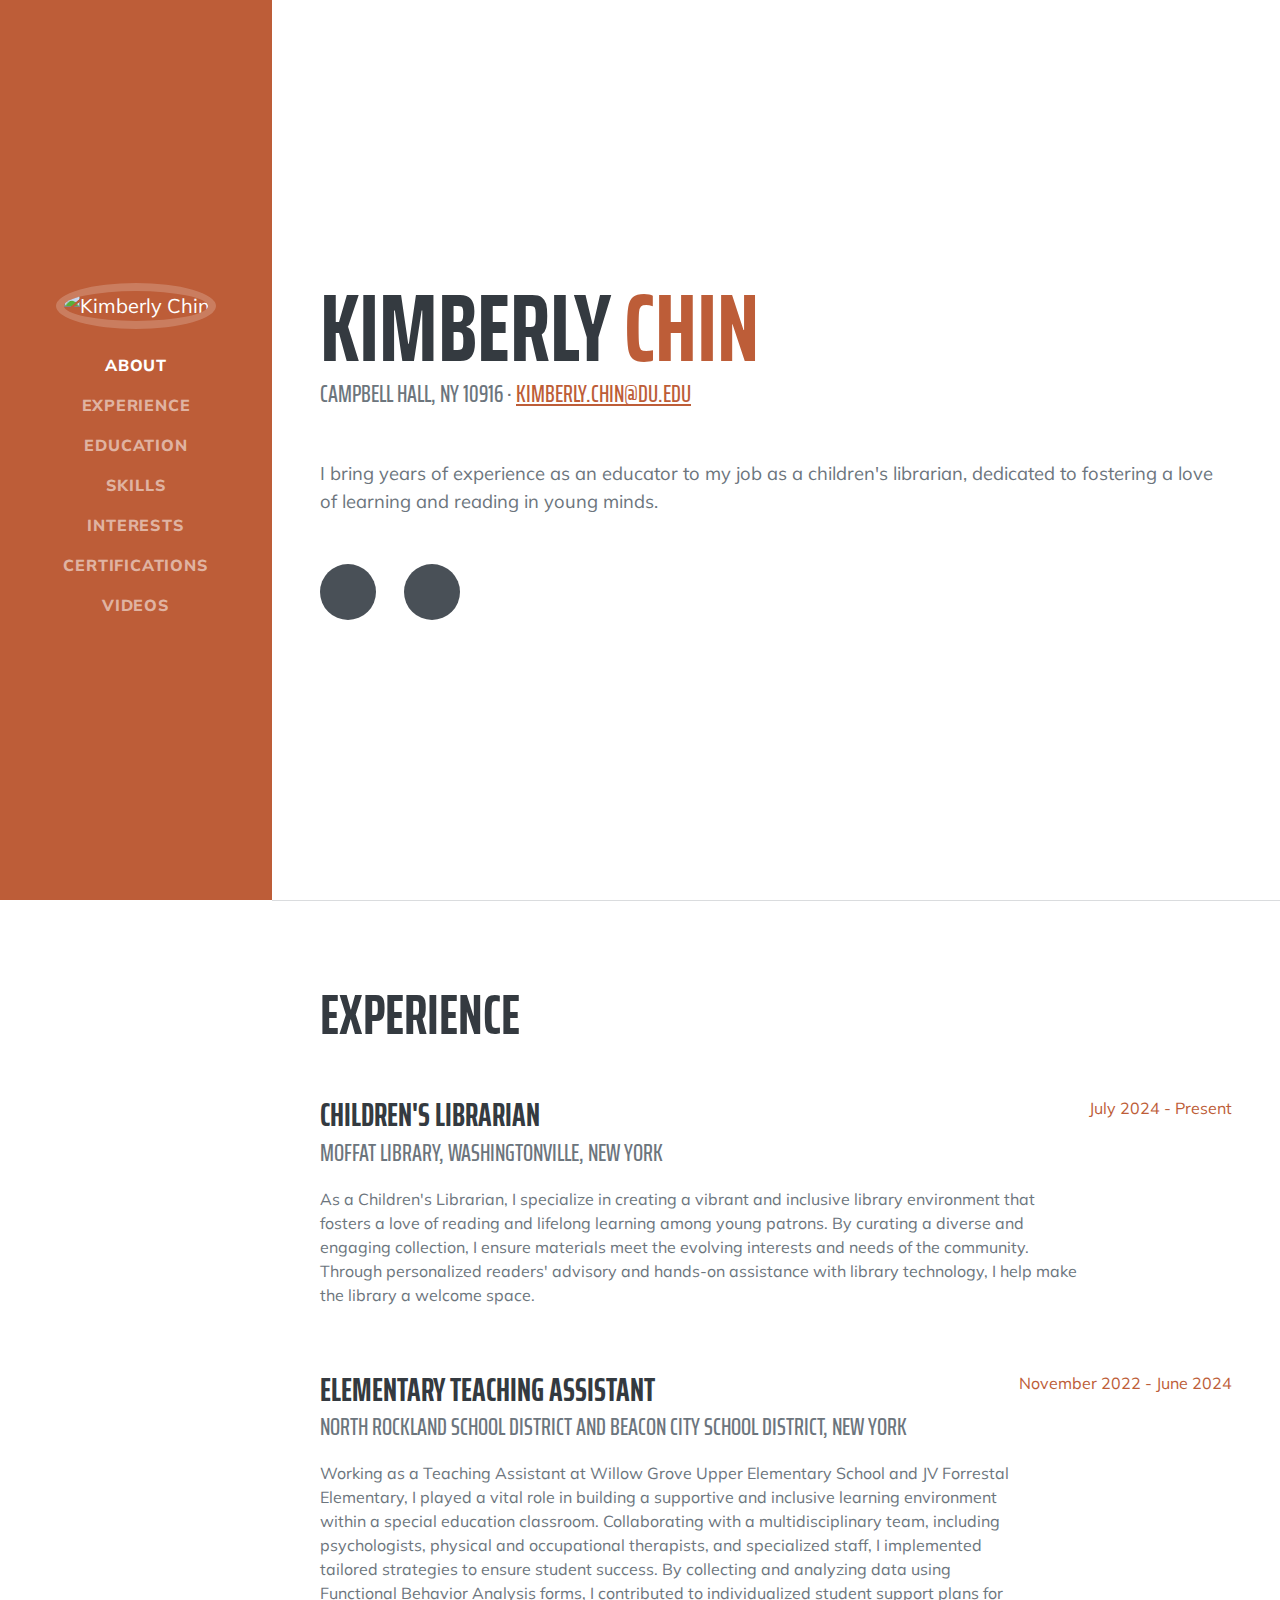
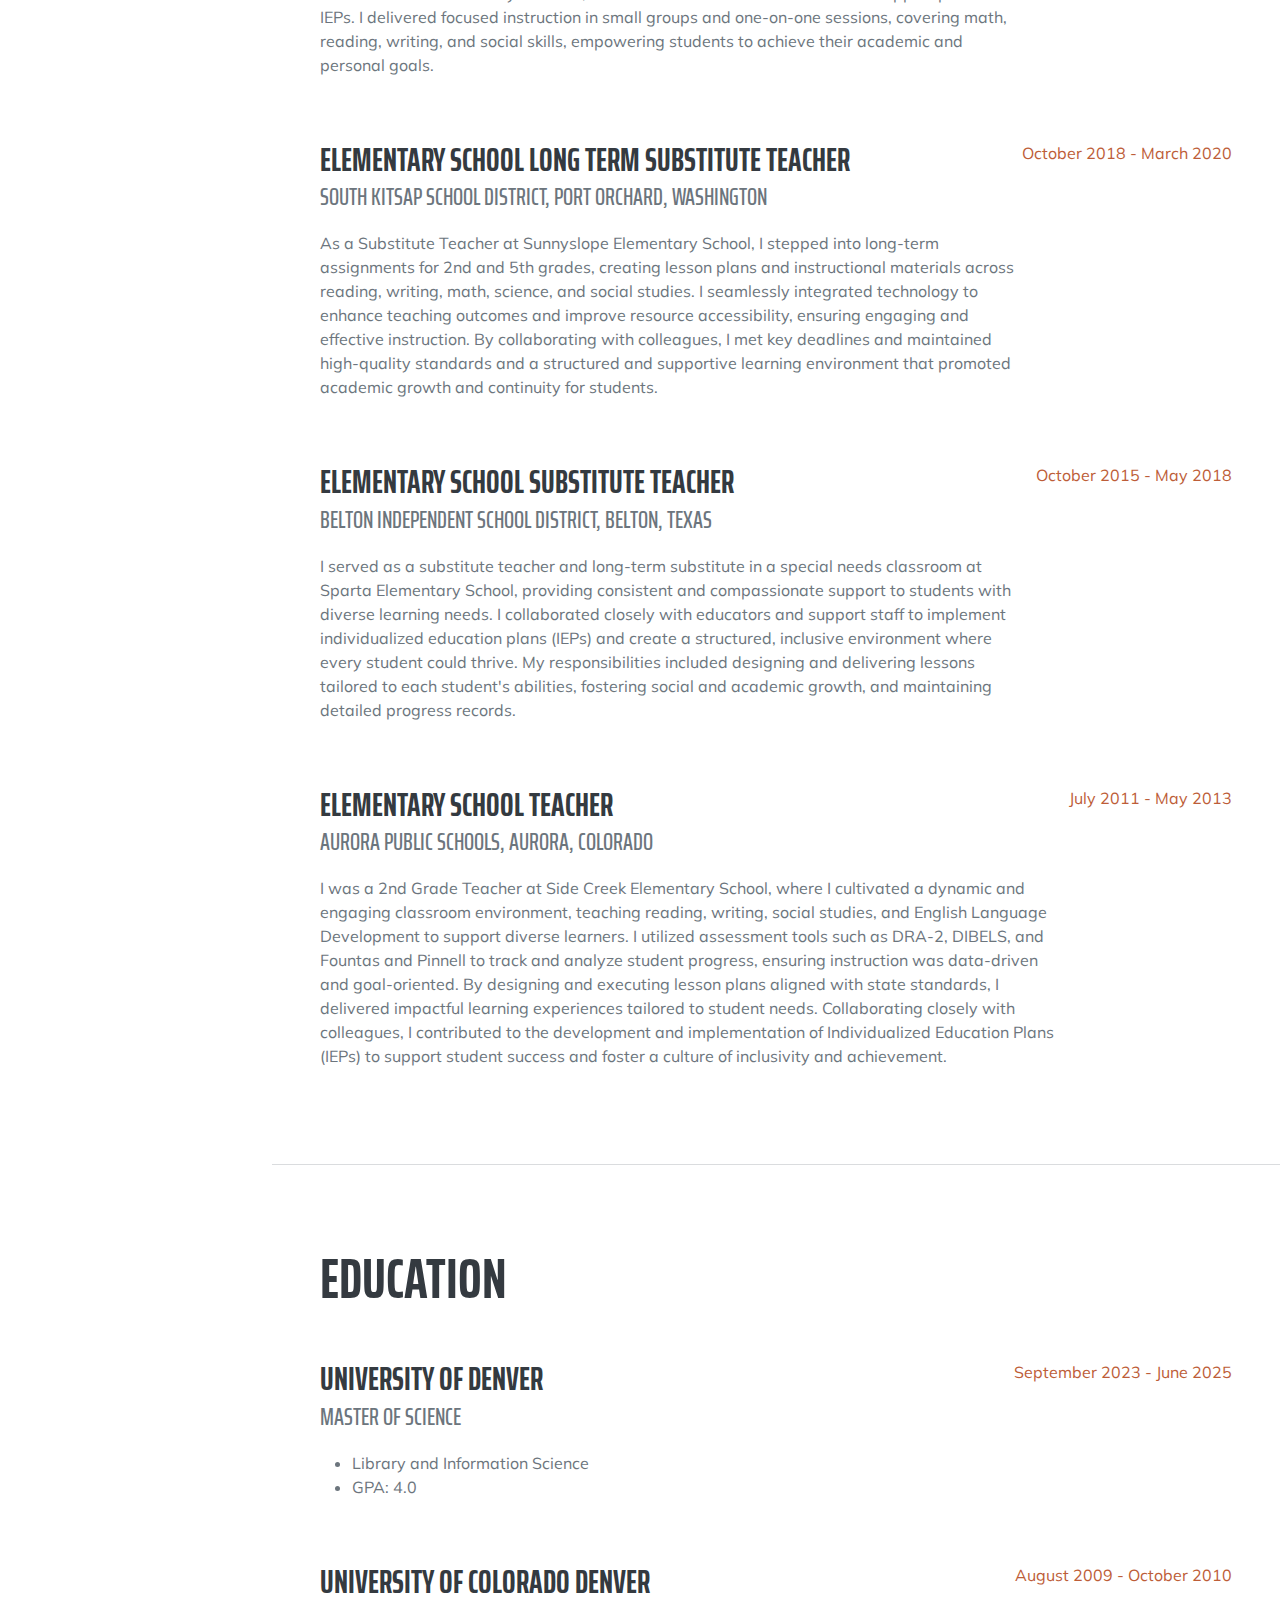
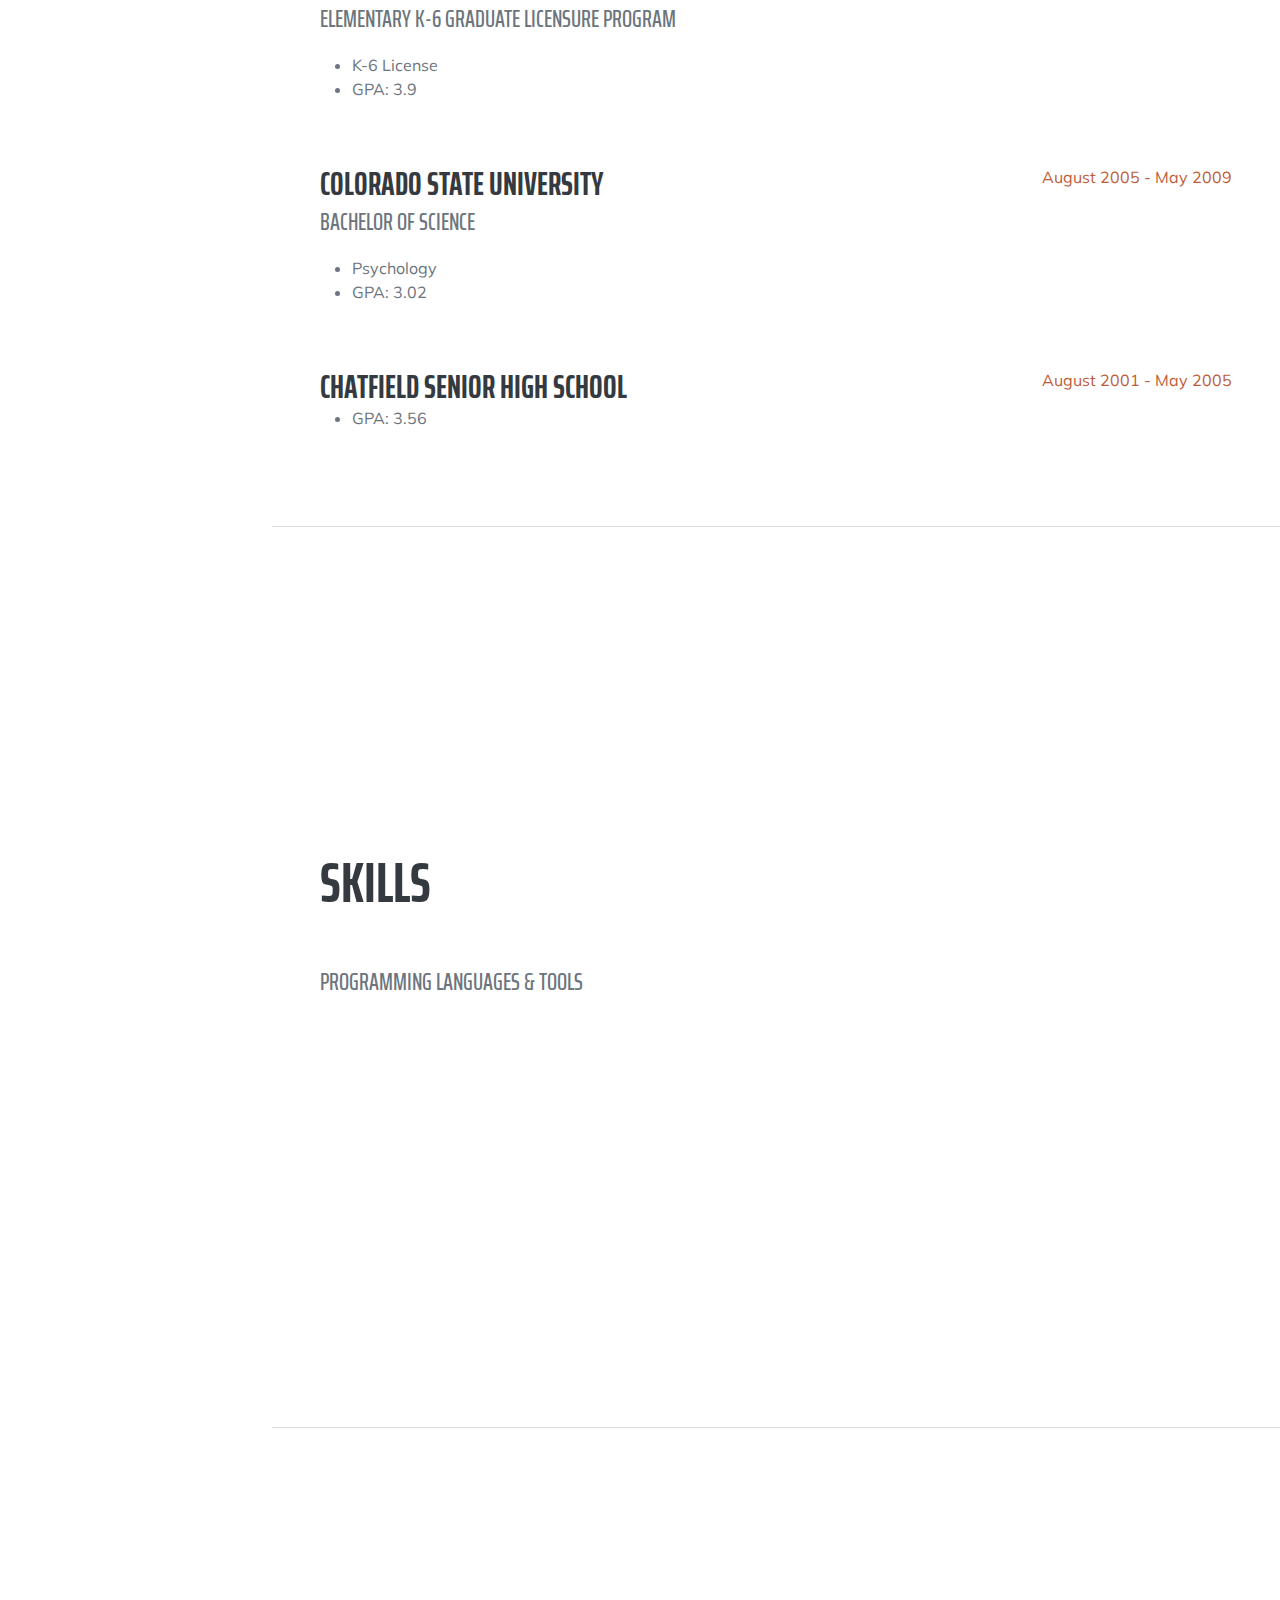
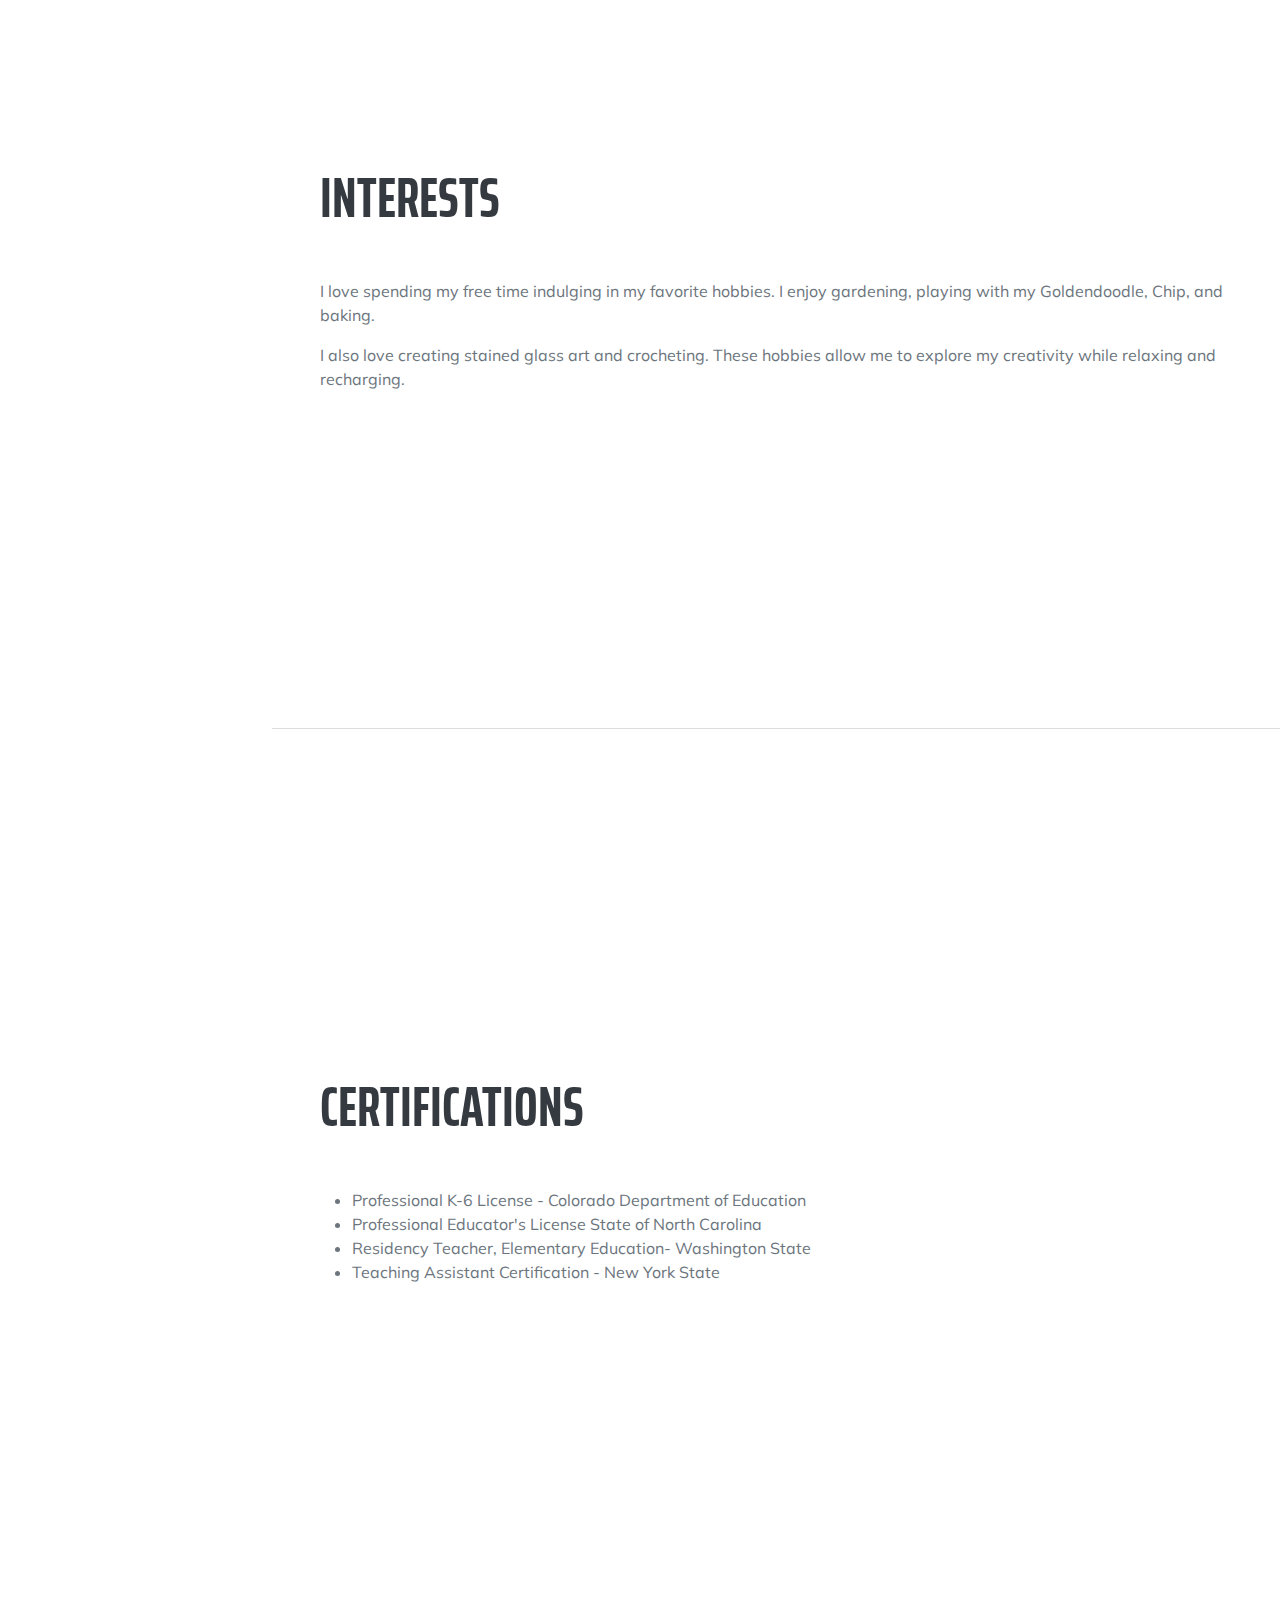
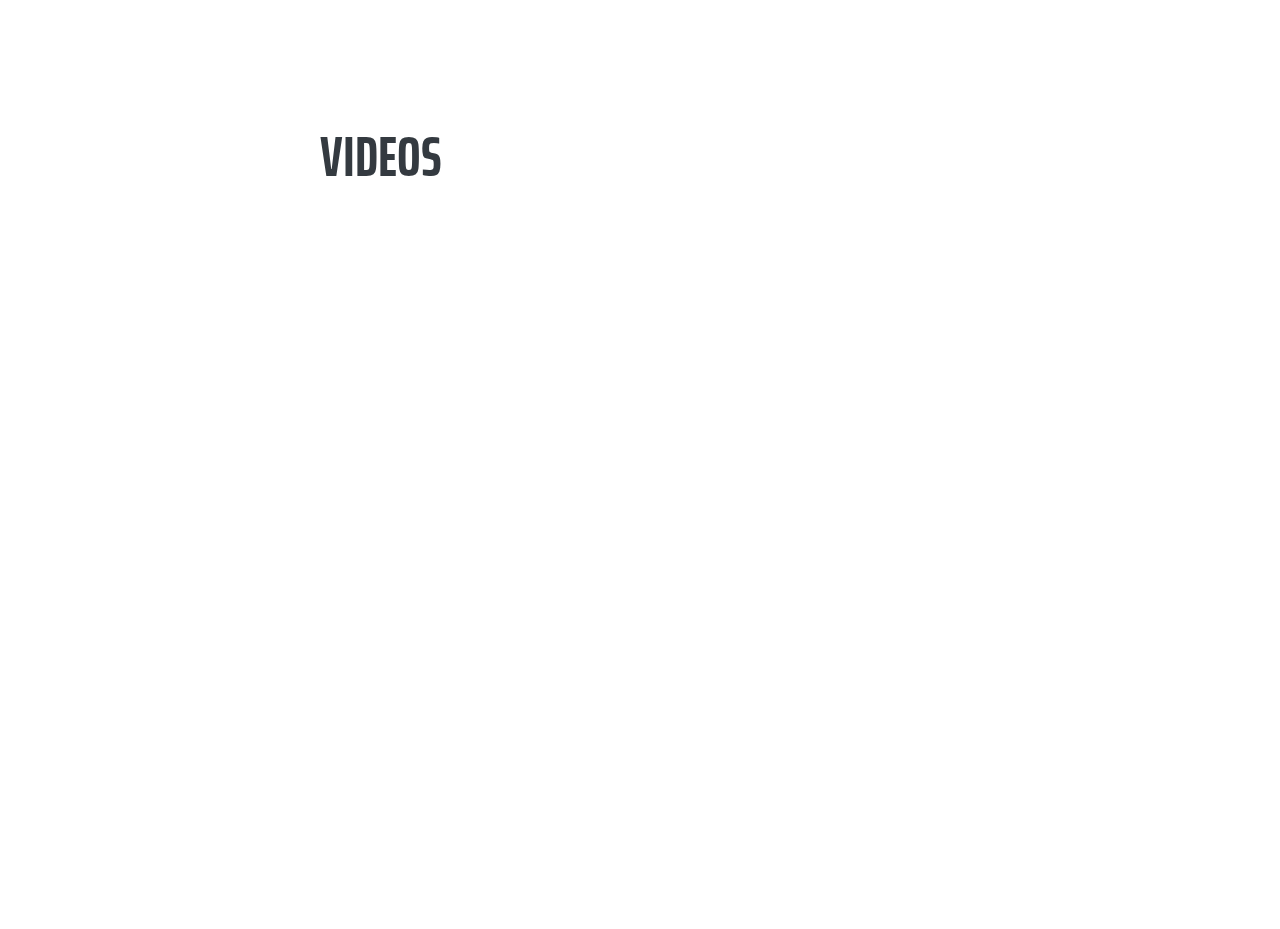
==== week_3/index.html @ d6d374d2 "assignments week 2 and 3" ====
<!DOCTYPE html>
<html lang="en">
    <head>
        <meta charset="utf-8" />
        <meta name="viewport" content="width=device-width, initial-scale=1, shrink-to-fit=no" />
        <meta name="description" content="" />
        <meta name="author" content="" />
        <title>Kimberly Chin</title>
        <link rel="icon" type="image/x-icon" href="assets/img/favicon.ico" />
        <!-- Font Awesome icons (free version)-->
        <script src="https://use.fontawesome.com/releases/v6.3.0/js/all.js" crossorigin="anonymous"></script>
        <!-- Google fonts-->
        <link href="https://fonts.googleapis.com/css?family=Saira+Extra+Condensed:500,700" rel="stylesheet" type="text/css" />
        <link href="https://fonts.googleapis.com/css?family=Muli:400,400i,800,800i" rel="stylesheet" type="text/css" />
        <!-- Core theme CSS (includes Bootstrap)-->
        <link href="css/styles.css" rel="stylesheet" />
    </head>
    <body id="page-top">
        <!-- Navigation-->
        <nav class="navbar navbar-expand-lg navbar-dark bg-primary fixed-top" id="sideNav">
            <a class="navbar-brand js-scroll-trigger" href="#page-top">
                <span class="d-block d-lg-none">Kimberly Chin</span>
                <span class="d-none d-lg-block"><img class="img-fluid img-profile rounded-circle mx-auto mb-2" src="https://i.imgur.com/5BD4ewb.jpeg" alt="Kimberly Chin profile picture" /></span>
            </a>
            <button class="navbar-toggler" type="button" data-bs-toggle="collapse" data-bs-target="#navbarResponsive" aria-controls="navbarResponsive" aria-expanded="false" aria-label="Toggle navigation"><span class="navbar-toggler-icon"></span></button>
            <div class="collapse navbar-collapse" id="navbarResponsive">
                <ul class="navbar-nav">
                    <li class="nav-item"><a class="nav-link js-scroll-trigger" href="#about">About</a></li>
                    <li class="nav-item"><a class="nav-link js-scroll-trigger" href="#experience">Experience</a></li>
                    <li class="nav-item"><a class="nav-link js-scroll-trigger" href="#education">Education</a></li>
                    <li class="nav-item"><a class="nav-link js-scroll-trigger" href="#skills">Skills</a></li>
                    <li class="nav-item"><a class="nav-link js-scroll-trigger" href="#interests">Interests</a></li>
                    <li class="nav-item"><a class="nav-link js-scroll-trigger" href="#Certifications">Certifications</a></li>
                    <li class="nav-item"><a class="nav-link js-scroll-trigger" href="#videos">Videos</a></li>
                </ul>
            </div>
        </nav>
        <!-- Page Content-->
        <div class="container-fluid p-0">
            <!-- About me, personal information-->
            <section class="resume-section" id="about">
                <div class="resume-section-content">
                    <h1 class="mb-0">
                        Kimberly
                        <span class="text-primary">Chin</span>
                    </h1>
                    <div class="subheading mb-5">
                        Campbell Hall, NY 10916 ·
                        <a href="mailto:name@email.com">kimberly.chin@du.edu</a>
                    </div>
                    <p class="lead mb-5">I bring years of experience as an educator to my job as a children's librarian, dedicated to fostering a love of learning and reading in young minds.</p>
                    <div class="social-icons">
                        <a class="social-icon" href="https://www.linkedin.com/in/kimberly-chin-5a0332286/"><i class="fab fa-linkedin-in"></i></a>
                        <a class="social-icon" href="https://github.com/kec0811/kec0811.github.io"><i class="fab fa-github"></i></a>

                    </div>
                </div>
            </section>
            <hr class="m-0" />
            <!-- Librarian and Teaching Experience-->
            <section class="resume-section" id="experience">
                <div class="resume-section-content">
                    <h2 class="mb-5">Experience</h2>
                    <div class="d-flex flex-column flex-md-row justify-content-between mb-5">
                        <div class="flex-grow-1">
                            <h3 class="mb-0">Children's Librarian</h3>
                            <div class="subheading mb-3">Moffat Library, Washingtonville, New York</div>
                            <p>As a Children's Librarian, I specialize in creating a vibrant and inclusive library environment that fosters a love of reading and lifelong learning among young patrons. By curating a diverse and engaging collection, I ensure materials meet the evolving interests and needs of the community. Through personalized readers' advisory and hands-on assistance with library technology, I help make the library a welcome space.</p>
                        </div>
                        <div class="flex-shrink-0"><span class="text-primary">July 2024 - Present</span></div>
                    </div>
                    <div class="d-flex flex-column flex-md-row justify-content-between mb-5">
                        <div class="flex-grow-1">
                            <h3 class="mb-0">Elementary Teaching Assistant</h3>
                            <div class="subheading mb-3">North Rockland School District and Beacon City School District, New York</div>
                            <p>Working as a Teaching Assistant at Willow Grove Upper Elementary School and JV Forrestal Elementary, I played a vital role in building a supportive and inclusive learning environment within a special education classroom. Collaborating with a multidisciplinary team, including psychologists, physical and occupational therapists, and specialized staff, I implemented tailored strategies to ensure student success. By collecting and analyzing data using Functional Behavior Analysis forms, I contributed to individualized student support plans for IEPs. I delivered focused instruction in small groups and one-on-one sessions, covering math, reading, writing, and social skills, empowering students to achieve their academic and personal goals.</p>
                        </div>
                        <div class="flex-shrink-0"><span class="text-primary">November 2022 - June 2024</span></div>
                    </div>
                    <div class="d-flex flex-column flex-md-row justify-content-between mb-5">
                        <div class="flex-grow-1">
                            <h3 class="mb-0">Elementary School Long Term Substitute Teacher</h3>
                            <div class="subheading mb-3">South Kitsap School District, Port Orchard, Washington</div>
                            <p>As a Substitute Teacher at Sunnyslope Elementary School, I stepped into long-term assignments for 2nd and 5th grades, creating lesson plans and instructional materials across reading, writing, math, science, and social studies. I seamlessly integrated technology to enhance teaching outcomes and improve resource accessibility, ensuring engaging and effective instruction. By collaborating with colleagues, I met key deadlines and maintained high-quality standards and a structured and supportive learning environment that promoted academic growth and continuity for students.</p>
                        </div>
                        <div class="flex-shrink-0"><span class="text-primary">October 2018 - March 2020</span></div>
                        
                    </div>
                  
                    <div class="d-flex flex-column flex-md-row justify-content-between mb-5">
                        <div class="flex-grow-1">
                            <h3 class="mb-0">Elementary School Substitute Teacher</h3>
                            <div class="subheading mb-3">Belton Independent School District, Belton, Texas</div>
                            <p>I served as a substitute teacher and long-term substitute in a special needs classroom at Sparta Elementary School, providing consistent and compassionate support to students with diverse learning needs. I collaborated closely with educators and support staff to implement individualized education plans (IEPs) and create a structured, inclusive environment where every student could thrive. My responsibilities included designing and delivering lessons tailored to each student's abilities, fostering social and academic growth, and maintaining detailed progress records.</p>
                        </div>
                        <div class="flex-shrink-0"><span class="text-primary">October 2015 - May 2018</span></div>
                        
                    </div>
                    <div class="d-flex flex-column flex-md-row justify-content-between">
                        <div class="flex-grow-1">
                            <h3 class="mb-0">Elementary School Teacher</h3>
                            <div class="subheading mb-3">Aurora Public Schools, Aurora, Colorado</div>
                            <p>I was a 2nd Grade Teacher at Side Creek Elementary School, where I cultivated a dynamic and engaging classroom environment, teaching reading, writing, social studies, and English Language Development to support diverse learners. I utilized assessment tools such as DRA-2, DIBELS, and Fountas and Pinnell to track and analyze student progress, ensuring instruction was data-driven and goal-oriented. By designing and executing lesson plans aligned with state standards, I delivered impactful learning experiences tailored to student needs. Collaborating closely with colleagues, I contributed to the development and implementation of Individualized Education Plans (IEPs) to support student success and foster a culture of inclusivity and achievement.</p>
                        </div>
                        <div class="flex-shrink-0"><span class="text-primary">July 2011 - May 2013</span></div>
                    </div>
                </div>
            </section>
            <hr class="m-0" />
            <!-- Education-->
            <section class="resume-section" id="education">
                <div class="resume-section-content">
                    <h2 class="mb-5">Education</h2>
                    <div class="d-flex flex-column flex-md-row justify-content-between mb-5">
                        <div class="flex-grow-1">
                            <h3 class="mb-0">University of Denver</h3>
                            <div class="subheading mb-3">Master of Science</div>
                            <ul>
                            <li><div>Library and Information Science</div></li>
                            <li><p>GPA: 4.0</p></li></ul>
                        </div>
                        <div class="flex-shrink-0"><span class="text-primary">September 2023 - June 2025</span></div>
                    </div>
                    <div class="d-flex flex-column flex-md-row justify-content-between mb-5">
                        <div class="flex-grow-1">
                            <h3 class="mb-0">University of Colorado Denver</h3>
                            <div class="subheading mb-3">Elementary K-6 Graduate Licensure Program</div>
                            <ul>
                            <li><div>K-6 License</div></li>
                            <li><p>GPA: 3.9</p></li></ul>
                        </div>
                        <div class="flex-shrink-0"><span class="text-primary">August 2009 - October 2010</span></div>
                    </div>
                    <div class="d-flex flex-column flex-md-row justify-content-between mb-5">
                        <div class="flex-grow-1">
                            <h3 class="mb-0">Colorado State University</h3>
                            <div class="subheading mb-3">Bachelor of Science</div>
                            <ul>
                            <li><div>Psychology</div></li>
                            <li><p>GPA: 3.02</p></li></ul>
                        </div>
                        <div class="flex-shrink-0"><span class="text-primary">August 2005 - May 2009</span></div>
                    </div>   
                    <div class="d-flex flex-column flex-md-row justify-content-between">
                        <div class="flex-grow-1">
                            <h3 class="mb-0">Chatfield Senior High School</h3>
                            <ul>
                            <li><p>GPA: 3.56</p></li></ul>
                        </div>
                        <div class="flex-shrink-0"><span class="text-primary">August 2001 - May 2005</span></div>
                    </div>
                </div>
            </section>
            <hr class="m-0" />
            <!-- Skills-->
            <section class="resume-section" id="skills">
                <div class="resume-section-content">
                    <h2 class="mb-5">Skills</h2>
                    <div class="subheading mb-3">Programming Languages & Tools</div>
                    <ul class="list-inline dev-icons">
                        <li class="list-inline-item"><i class="fab fa-html5"></i></li>
                        <li class="list-inline-item"><i class="fab fa-css3-alt"></i></li>
                        <li class="list-inline-item"><i class="fab fa-wordpress"></i></li>
                    </ul>
                </div>
            </section>
            <hr class="m-0" />
            <!-- Hobbies, Interests-->
            <section class="resume-section" id="interests">
                <div class="resume-section-content">
                    <h2 class="mb-5">Interests</h2>
                    <p>I love spending my free time indulging in my favorite hobbies. I enjoy gardening, playing with my Goldendoodle, Chip, and baking.</p>
                    <p class="mb-0">I also love creating stained glass art and crocheting. These hobbies allow me to explore my creativity while relaxing and recharging.</p>
                </div>
            </section>
            <hr class="m-0" />
            <!-- Certifications-->
            <section class="resume-section" id="awards">
                <div class="resume-section-content">
                    <h2 class="mb-5">Certifications</h2>
                    <ul class="fa-ul mb-0">
                        <li>
                            <span class="fa-li"><i class="fas fa-certificate text-warning"></i></span>
                            Professional K-6 License - Colorado Department of Education
                        </li>
                        <li>
                            <span class="fa-li"><i class="fas fa-certificate text-warning"></i></span>
                            Professional Educator's License State of North Carolina
                        </li>
                        <li>
                            <span class="fa-li"><i class="fas fa-certificate text-warning"></i></span>
                            Residency Teacher, Elementary Education- Washington State
                        </li> 
                        <li>
                            <span class="fa-li"><i class="fas fa-certificate text-warning"></i></span>
                            Teaching Assistant Certification - New York State
                        </li>                     
                    </ul>
                </div>
            </section>

         <!-- Videos-->
         <section class="resume-section" id="videos">
            <div class="resume-section-content">
                <h2 class="mb-5">Videos</h2>

                <iframe width="332" height="590" src="https://www.youtube.com/embed/GM-WY-wG8FM" title="January 13, 2025" frameborder="0" allow="accelerometer; autoplay; clipboard-write; encrypted-media; gyroscope; picture-in-picture; web-share" referrerpolicy="strict-origin-when-cross-origin" allowfullscreen></iframe>   

                <iframe width="332" height="590" src="https://www.youtube.com/embed/HVAqr5Y2k8U" title="January 13, 2025" frameborder="0" allow="accelerometer; autoplay; clipboard-write; encrypted-media; gyroscope; picture-in-picture; web-share" referrerpolicy="strict-origin-when-cross-origin" allowfullscreen></iframe>

            </div>
        </section>
        </div>
        <!-- Bootstrap core JS-->
        <script src="https://cdn.jsdelivr.net/npm/bootstrap@5.2.3/dist/js/bootstrap.bundle.min.js"></script>
        <!-- Core theme JS-->
        <script src="js/scripts.js"></script>
    </body>
</html>
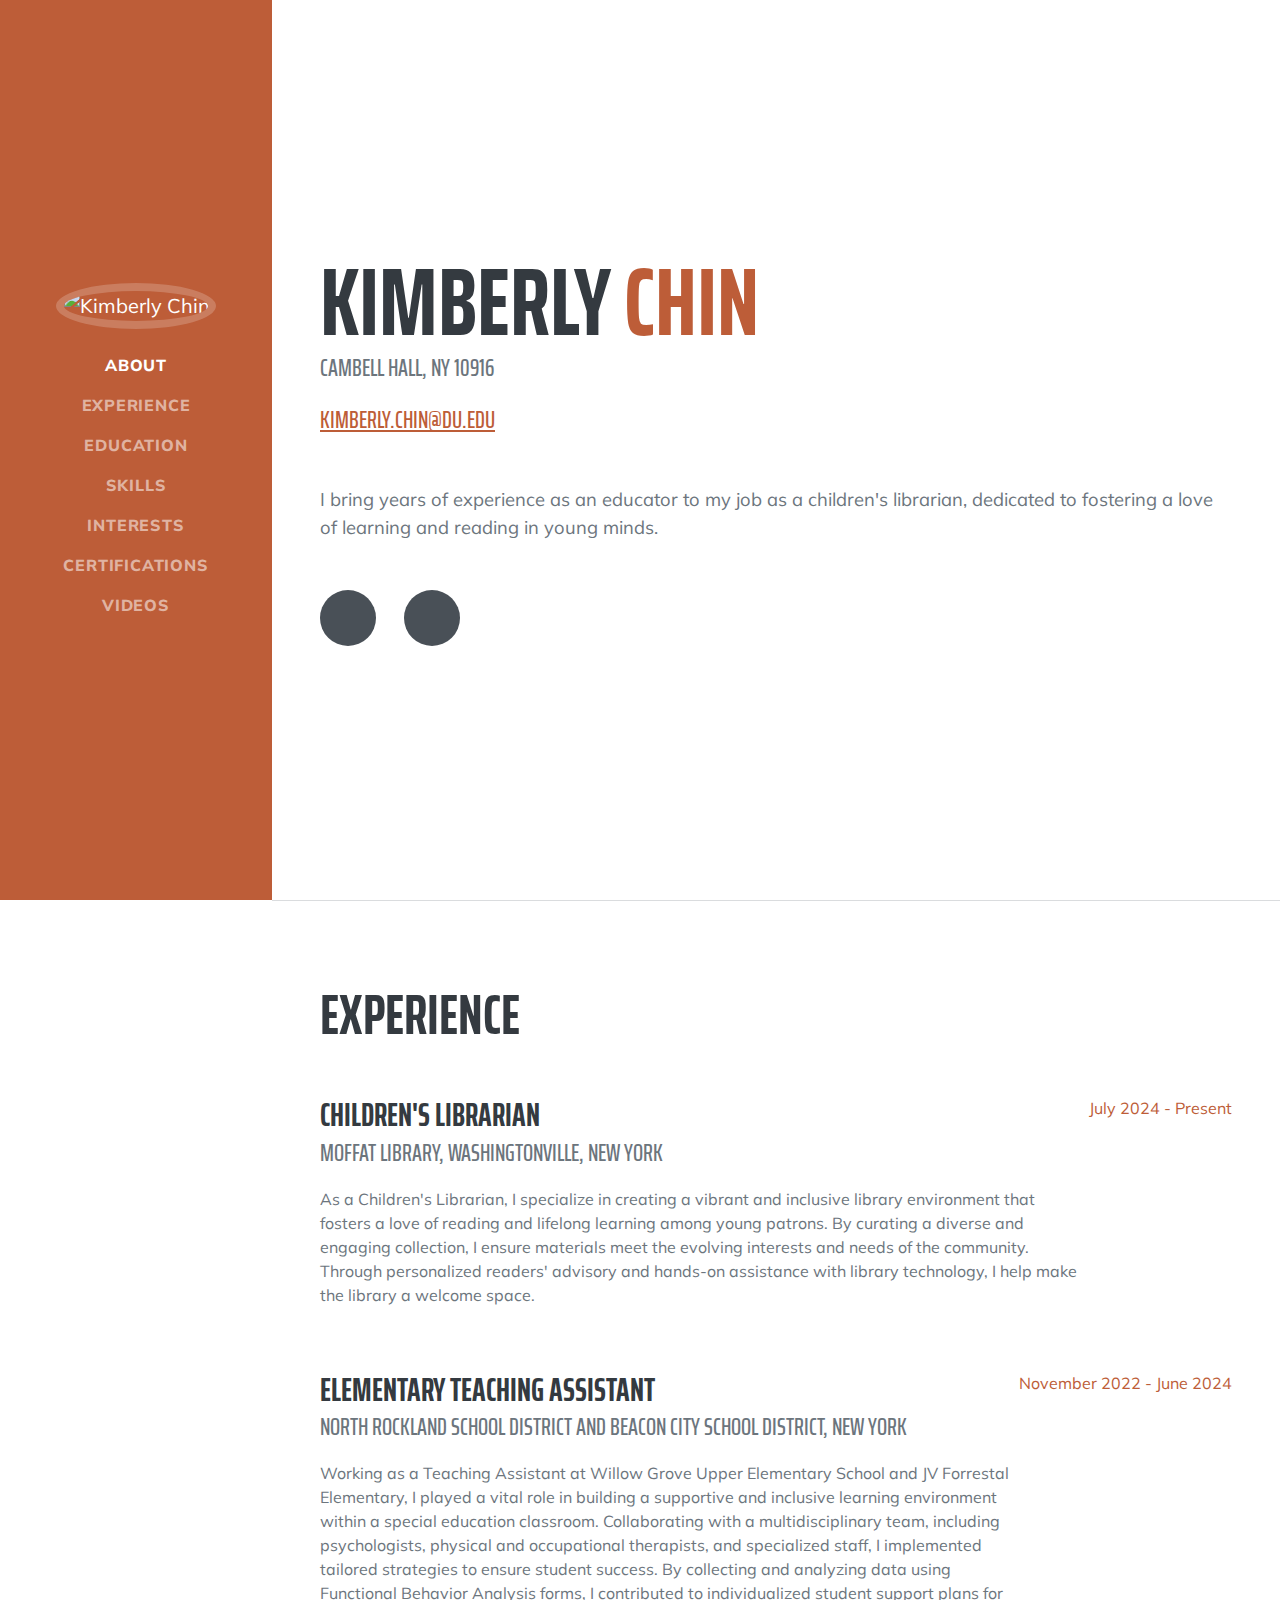
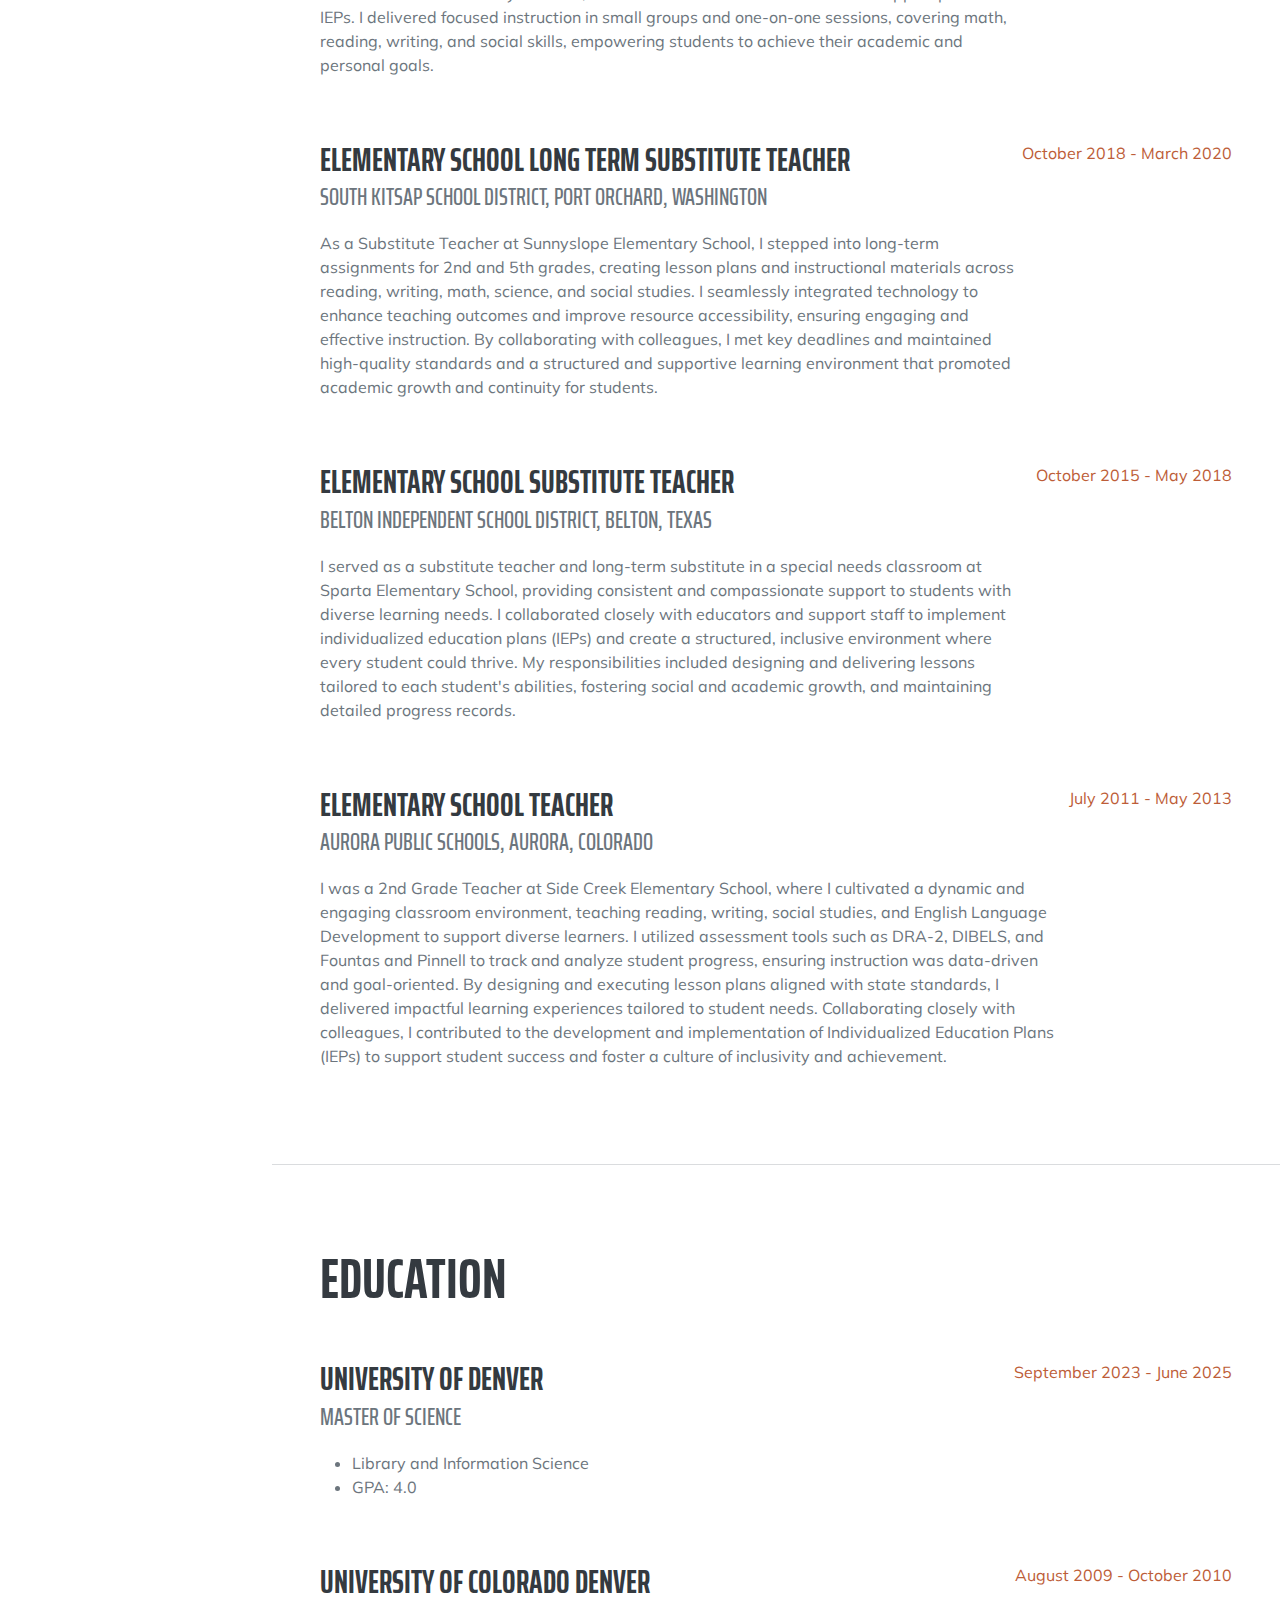
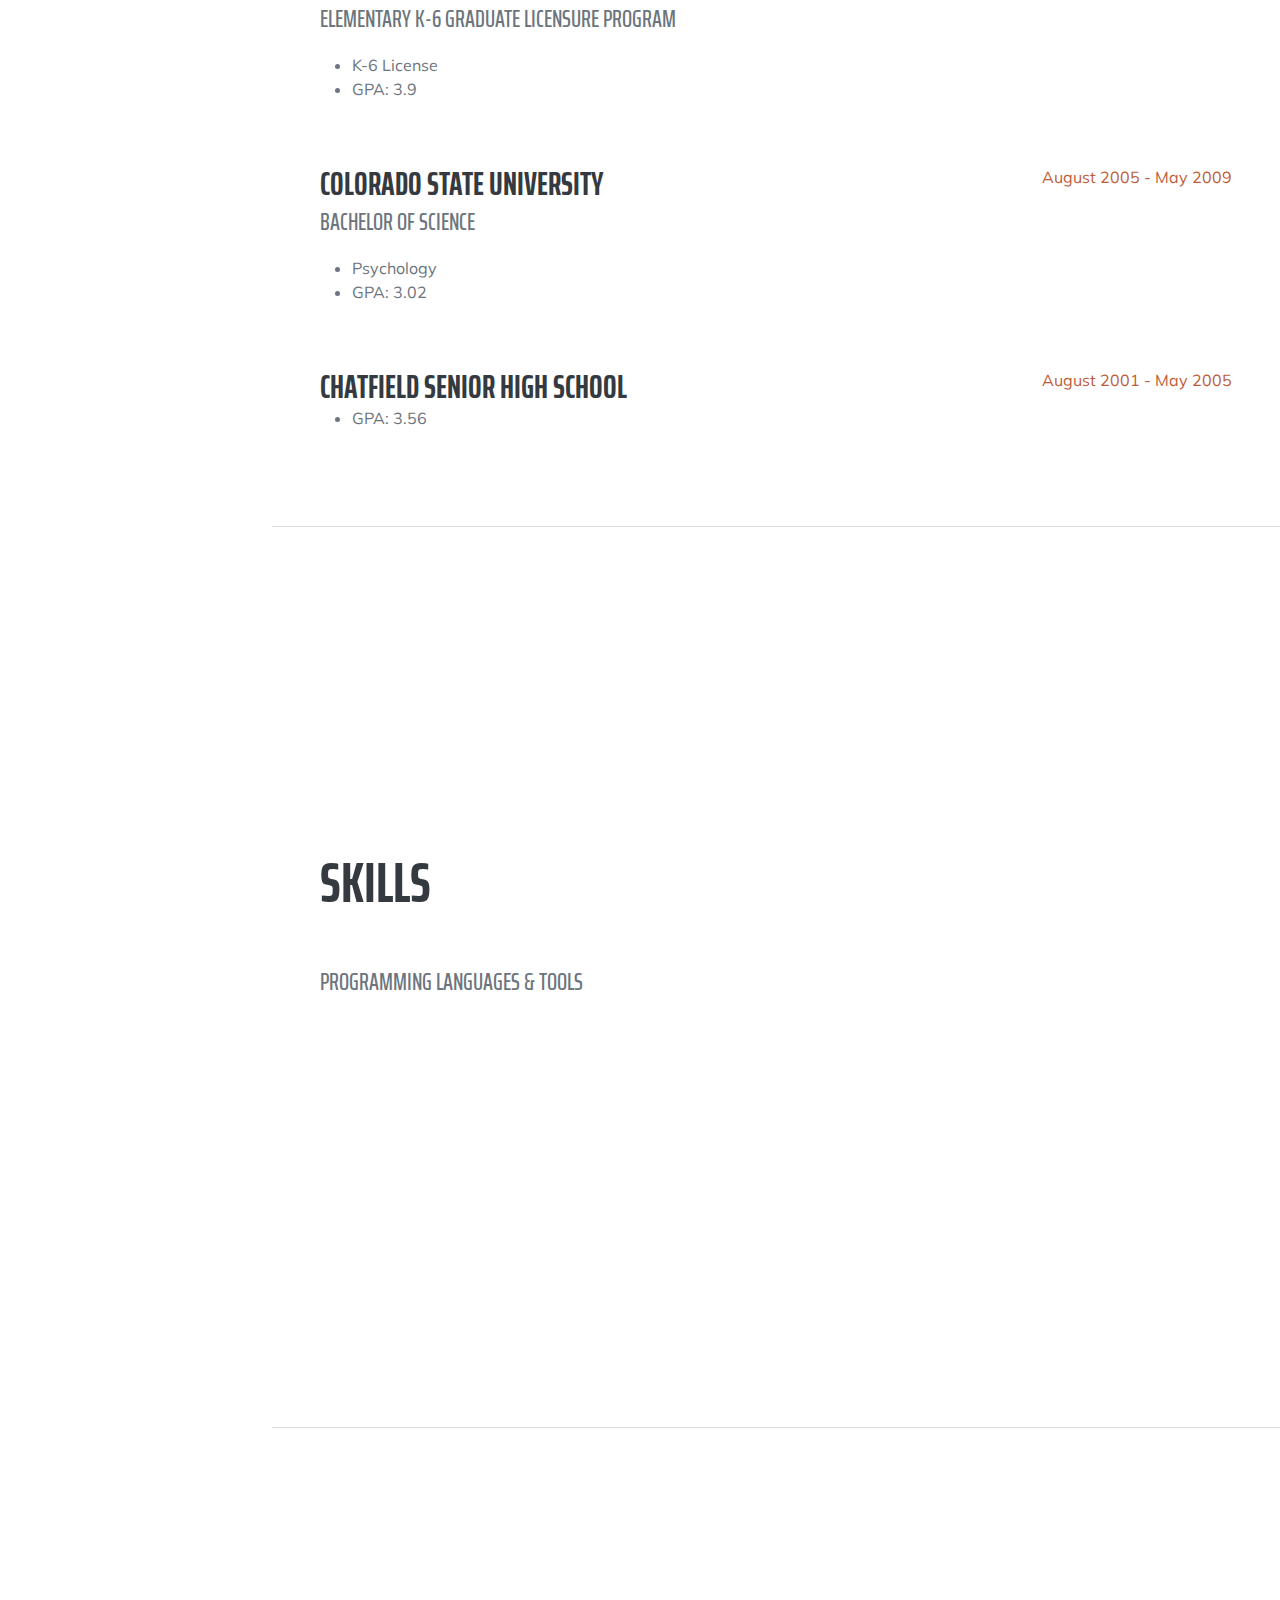
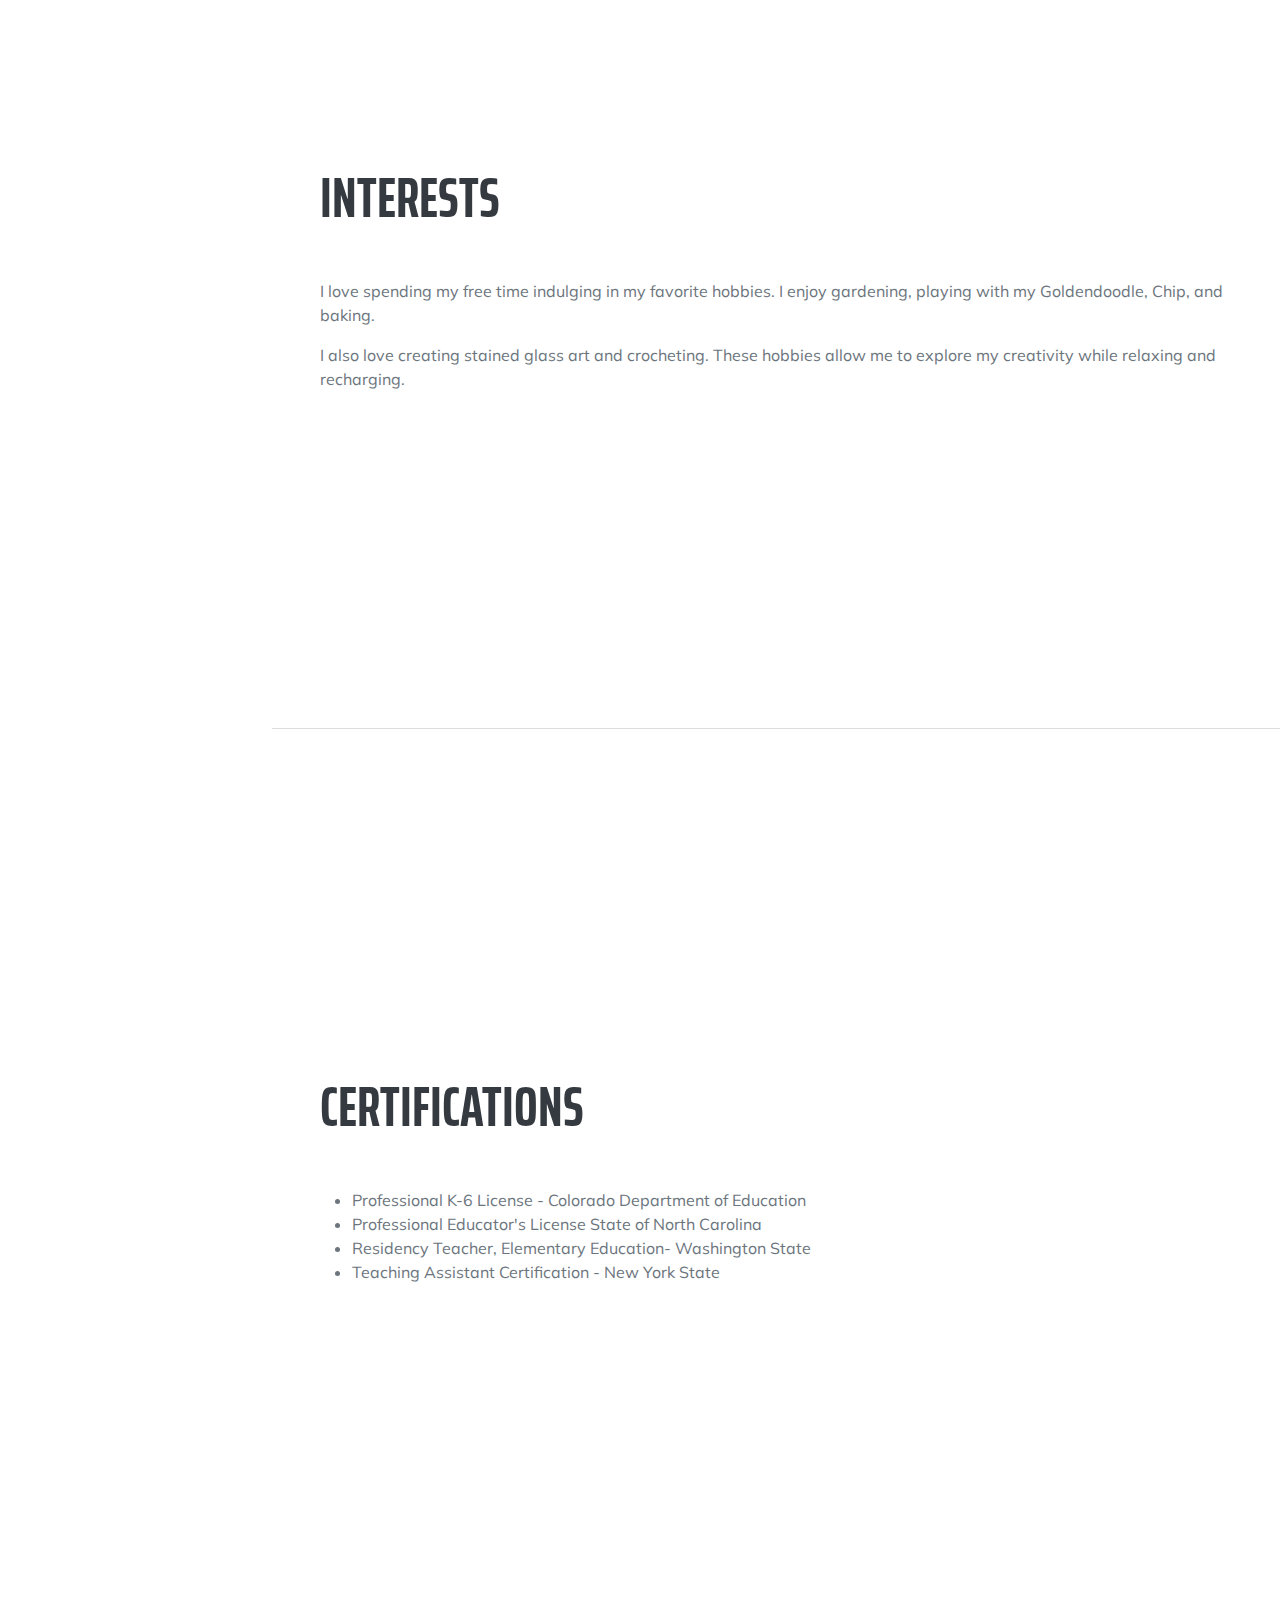
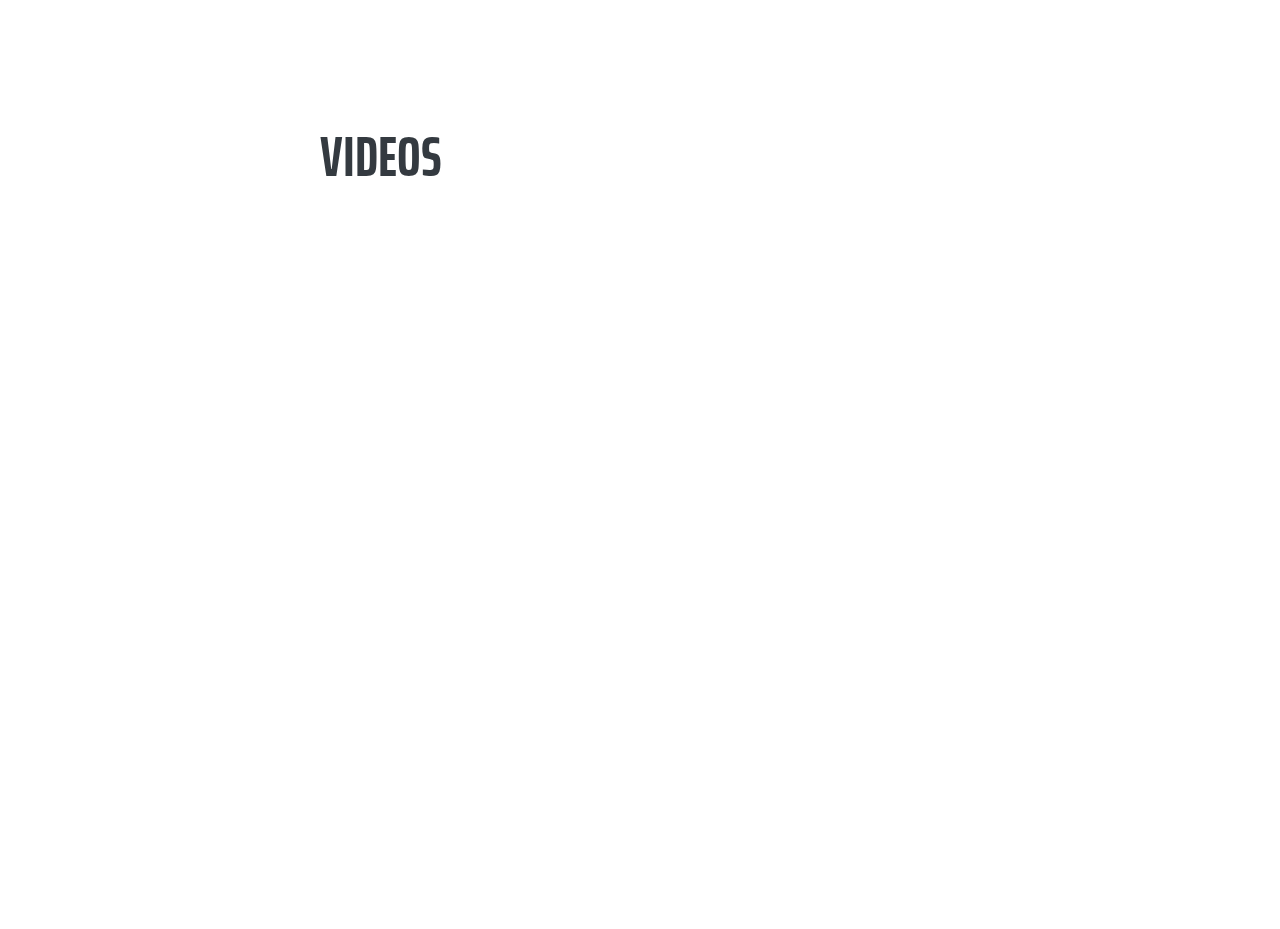
==== commit ad02274d: "Added semantic elements- main and address" ====
--- a/week_3/index.html
+++ b/week_3/index.html
@@ -35,6 +35,7 @@
                 </ul>
             </div>
         </nav>
+       <main>
         <!-- Page Content-->
         <div class="container-fluid p-0">
             <!-- About me, personal information-->
@@ -45,7 +46,7 @@
                         <span class="text-primary">Chin</span>
                     </h1>
                     <div class="subheading mb-5">
-                        Campbell Hall, NY 10916 ·
+                        <address>Cambell Hall, NY 10916</address>
                         <a href="mailto:name@email.com">kimberly.chin@du.edu</a>
                     </div>
                     <p class="lead mb-5">I bring years of experience as an educator to my job as a children's librarian, dedicated to fostering a love of learning and reading in young minds.</p>
@@ -175,7 +176,7 @@
             </section>
             <hr class="m-0" />
             <!-- Certifications-->
-            <section class="resume-section" id="awards">
+            <section class="resume-section" id="Certifications">
                 <div class="resume-section-content">
                     <h2 class="mb-5">Certifications</h2>
                     <ul class="fa-ul mb-0">
@@ -211,6 +212,7 @@
             </div>
         </section>
         </div>
+        </main>
         <!-- Bootstrap core JS-->
         <script src="https://cdn.jsdelivr.net/npm/bootstrap@5.2.3/dist/js/bootstrap.bundle.min.js"></script>
         <!-- Core theme JS-->
